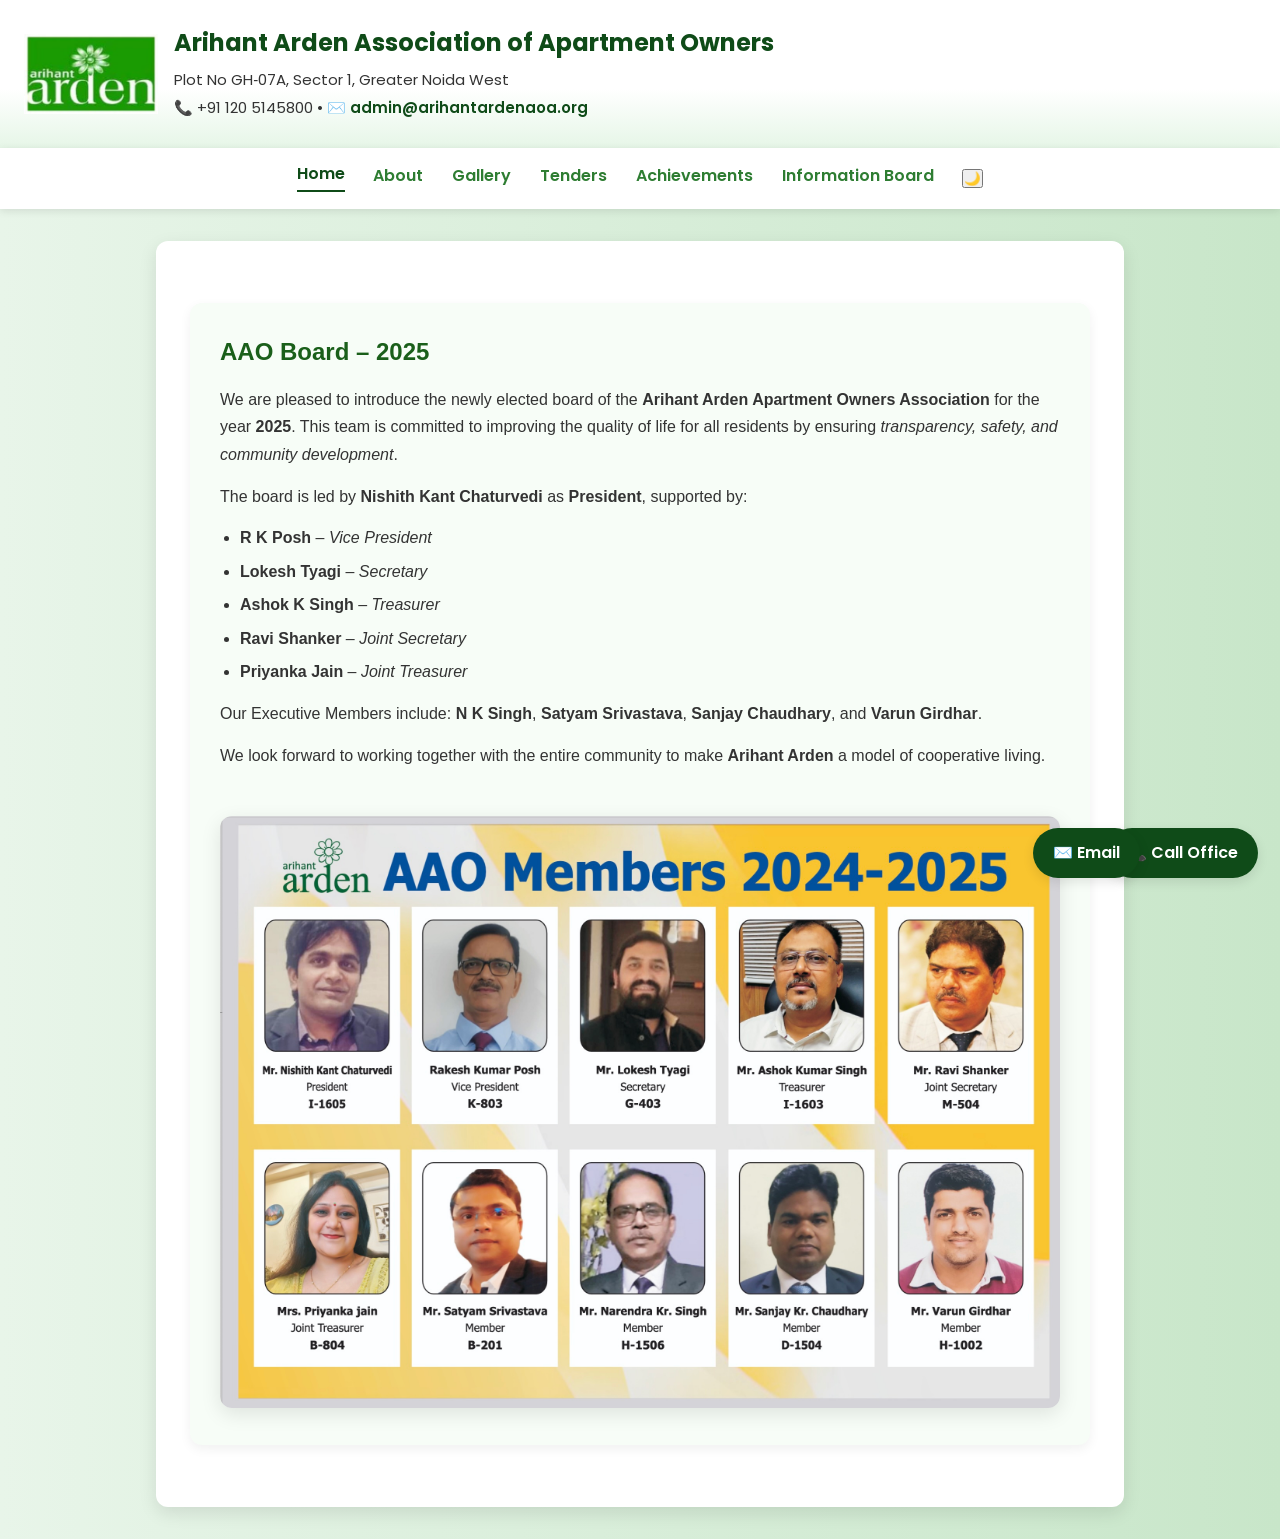
==== index.html @ 3eb2322c "Create index.html" ====
<!DOCTYPE html>
<html lang="en">

<head>
    <meta charset="UTF-8" />
    <meta name="viewport" content="width=device-width,initial-scale=1" />
    <title>Arihant Arden AAO</title>
    <meta name="description" content="Arihant Arden AAO – Association of Apartment Owners, Greater Noida West" />
    <link href="https://fonts.googleapis.com/css2?family=Poppins:wght@300;500;700&display=swap" rel="stylesheet">
    <link rel="stylesheet" href="styles.css">

    <style>
        :root {
            --primary: #2e7d32;
            --bg: linear-gradient(to right, #e8f5e9, #c8e6c9);
            --accent: #43a047;
            --white: #fff;
            --shadow: rgba(0, 0, 0, 0.1);
        }

        * {
            box-sizing: border-box;
            margin: 0;
            padding: 0;
        }

        body {
            font: 16px/1.6 'Poppins', sans-serif;
            background: var(--bg);
            color: #333;
        }

        header {
            background: var(--accent);
            color: var(--white);
            box-shadow: 0 4px 15px var(--shadow);
            display: flex;
            align-items: center;
            padding: 1.5rem;
            flex-wrap: wrap;
        }

        header img {
            height: 80px;
            margin-right: 1rem;
        }

        header .info a {
            color: var(--white);
            text-decoration: underline;
        }

        nav {
            background: var(--white);
            box-shadow: 0 2px 8px var(--shadow);
            display: flex;
            justify-content: center;
            gap: 1rem;
            padding: .8rem;
        }

        nav a {
            color: var(--primary);
            font-weight: 500;
            text-decoration: none;
            transition: 0.3s;
        }

        nav a:hover {
            color: black;
            transform: translateY(-2px);
        }

        main {
            max-width: 1000px;
            margin: 2rem auto;
            padding: 0 1rem;
        }

        .hero {
            width: 100%;
            border-radius: 12px;
            box-shadow: 0 6px 20px var(--shadow);
            transition: .3s ease;
            margin-top: 2rem;
        }

        .hero:hover {
            transform: scale(1.02);
        }

        .container {
            background: var(--white);
            border-radius: 12px;
            box-shadow: 0 6px 18px var(--shadow);
            margin-bottom: 2rem;
            padding: 2rem;
        }


        @media (max-width: 768px) {
            header {
                justify-content: center;
                text-align: center;
            }

            nav {
                flex-direction: column;
            }
        }
    </style>
<!-- INJECTED_HEADER_STYLES -->
<style>

/* --- Injected header/nav/styles --- */
:root {
  --primary: #2e7d32;
  --accent: #0f4b18;
  --pastel-green: #e6f6e7;
  --shadow: rgba(0, 0, 0, 0.1);
  --white: #fff;
}
/* Dual-tone header */
header {
  background: linear-gradient(to bottom, #ffffff 60%, var(--pastel-green) 100%);
  color: #0f4b18;
  box-shadow: 0 4px 15px var(--shadow);
  display: flex;
  align-items: center;
  padding: 1.5rem;
  flex-wrap: wrap;
}
header img { height: 80px; margin-right: 1rem; }
header .info h1 { font-size: 24px; font-weight: 700; margin-bottom: 6px; color: #0f4b18; }
header .info p { font-size: 15px; margin-bottom: 4px; color: #333; }
header .info a { color: #0f4b18; font-weight: 600; text-decoration: none; }
header .info a:hover { text-decoration: underline; }

nav {
  background: var(--white);
  box-shadow: 0 2px 8px var(--shadow);
  display: flex;
  justify-content: center;
  gap: 1.8rem;
  padding: 0.9rem;
  position: sticky;
  top: 0;
  z-index: 10;
  align-items: center;
}
nav .nav-logo-mobile img { height: 48px; }
.nav-logo-mobile { display: none; }
nav .nav-links { display:flex; gap:1.8rem; align-items:center; }
nav a { color: var(--primary); font-weight:600; font-size:16px; text-decoration:none; padding-bottom:4px; transition:0.3s ease; border-bottom:2px solid transparent; position: relative; }
nav a::after { content:""; position: absolute; width:0; height:2px; left:0; bottom:-2px; background: var(--accent); transition: 0.35s; }
nav a:hover::after, nav a.active::after { width:100%; }
nav a:hover, nav a.active { color: var(--accent); transform: translateY(-2px); }

/* Mobile nav */
.hamburger { font-size:28px; background:none; border:none; cursor:pointer; display:none; }
.nav-open .nav-links { display:flex !important; flex-direction:column; width:100%; background:var(--white); padding:1rem; box-shadow:0 4px 12px var(--shadow); }
@media (max-width:820px){
  .hamburger { display:block; }
  .nav-logo-mobile { display:flex; align-items:center; justify-content:space-between; width:100%; }
  nav .nav-links { display:none; }
  nav .nav-links a { padding:10px 0; border-bottom:1px solid #cbe5cb; }
}

/* Floating contact */
.floating-contact { position: fixed; bottom: 22px; right: 22px; background: var(--accent); padding: 12px 20px; border-radius: 50px; box-shadow: 0 4px 12px var(--shadow); color: white; font-weight: 600; z-index: 99; text-decoration: none; transition: 0.3s; }
.floating-contact:hover { background: #0b3e13; transform: scale(1.05); }

/* Dark mode */
.dark-mode { background:#111 !important; color:#eaeaea !important; }
.dark-mode header { background:#1a1a1a !important; color:#fff !important; }
.dark-mode nav { background:#222 !important; }
.dark-mode nav a { color:#eaeaea !important; }
.dark-mode .container, .dark-mode .aao-board-section { background:#1a1a1a !important; color:#eaeaea !important; }

</style>
</head>

<body>
    
<header>
  <img src="untitled.png" alt="Arihant Arden Logo"/>
  <div class="info">
    <h1>Arihant Arden Association of Apartment Owners</h1>
    <p>Plot No GH‑07A, Sector 1, Greater Noida West</p>
    <p>📞 +91 120 5145800 • ✉️ <a href="mailto:admin@arihantardenaoa.org">admin@arihantardenaoa.org</a></p>
  </div>
</header>


    
<nav>
  <div class="nav-logo-mobile">
    <img src="untitled.png" alt="Logo"/>
    <button class="hamburger" onclick="toggleMenu()">☰</button>
  </div>

  <div class="nav-links">
    <a href="default.html" class="active">Home</a>
    <a href="html_about.html">About</a>
    <a href="html_gallery.html">Gallery</a>
    <a href="tender.html">Tenders</a>
    <a href="achievements.html">Achievements</a>
    <a href="info-sharing.html">Information Board</a>
  </div>

  <button class="dark-toggle" onclick="toggleDarkMode()">🌙</button>
</nav>


    <main>
        <div class="container">
            <!-- AAO Board Section Start -->
            <style>
                .aao-board-section {
                    background: #f7fdf7;
                    padding: 30px;
                    border-radius: 12px;
                    margin: 30px auto;
                    box-shadow: 0 4px 12px rgba(0, 0, 0, 0.06);
                    max-width: 900px;
                    font-family: 'Segoe UI', sans-serif;
                    color: #333;
                }

                .aao-board-section h2 {
                    font-size: 24px;
                    margin-bottom: 15px;
                    color: #1a5f1a;
                }

                .aao-board-section p {
                    line-height: 1.7;
                    margin-bottom: 15px;
                    font-size: 16px;
                }

                .aao-board-section ul {
                    list-style-type: disc;
                    margin-left: 20px;
                    margin-bottom: 15px;
                }

                .aao-board-section ul li {
                    margin-bottom: 8px;
                    font-size: 16px;
                }

                .aao-board-image {
                    margin-top: 25px;
                    border-radius: 10px;
                    width: 100%;
                    max-width: 100%;
                    box-shadow: 0 2px 8px rgba(0, 0, 0, 0.08);
                }
            </style>

            <div class="aao-board-section">
                <h2><strong>AAO Board – 2025</strong></h2>

                <p>
                    We are pleased to introduce the newly elected board of the
                    <strong>Arihant Arden Apartment Owners Association</strong> for the year <strong>2025</strong>.
                    This team is committed to improving the quality of life for all residents by ensuring
                    <em>transparency, safety, and community development</em>.
                </p>

                <p>
                    The board is led by <strong>Nishith Kant Chaturvedi</strong> as <strong>President</strong>,
                    supported by:
                </p>

                <ul>
                    <li><strong>R K Posh</strong> – <em>Vice President</em></li>
                    <li><strong>Lokesh Tyagi</strong> – <em>Secretary</em></li>
                    <li><strong>Ashok K Singh</strong> – <em>Treasurer</em></li>
                    <li><strong>Ravi Shanker</strong> – <em>Joint Secretary</em></li>
                    <li><strong>Priyanka Jain</strong> – <em>Joint Treasurer</em></li>
                </ul>

                <p>
                    Our Executive Members include:
                    <strong>N K Singh</strong>,
                    <strong>Satyam Srivastava</strong>,
                    <strong>Sanjay Chaudhary</strong>, and
                    <strong>Varun Girdhar</strong>.
                </p>

                <p>
                    We look forward to working together with the entire community to make
                    <strong>Arihant Arden</strong> a model of cooperative living.
                </p>

                <img src="team_2025_nishith.jpg" alt="AAO Team 2025" class="hero" id="team-image" />
            </div>
            <!-- AAO Board Section End -->

        </div>
    </main>

<!-- INJECTED_HEADER_SCRIPTS -->
<script>

/* Mobile nav and dark mode scripts */
function toggleMenu(){ document.querySelector('nav').classList.toggle('nav-open'); }
function toggleDarkMode(){
  document.body.classList.toggle('dark-mode');
  localStorage.setItem("mode", document.body.classList.contains("dark-mode") ? "dark" : "light");
}
window.addEventListener('DOMContentLoaded', function(){
  if(localStorage.getItem("mode")==='dark'){ document.body.classList.add('dark-mode'); }
  // add floating contact buttons if not present
  if(!document.querySelector('.floating-contact')){
    var a=document.createElement('a'); a.className='floating-contact'; a.href='tel:+911205145800'; a.innerText='📞 Call Office';
    document.body.appendChild(a);
    // add email small button
    var b=document.createElement('a'); b.className='floating-contact'; b.style.right='140px'; b.href='mailto:admin@arihantardenaoa.org'; b.innerText='✉️ Email';
    document.body.appendChild(b);
  }
  // Auto-detect preferred color scheme if user has no saved preference
  if(!localStorage.getItem("mode")){
    if(window.matchMedia && window.matchMedia('(prefers-color-scheme: dark)').matches){
      document.body.classList.add('dark-mode');
    }
  }
});

</script>
</body>

</html>
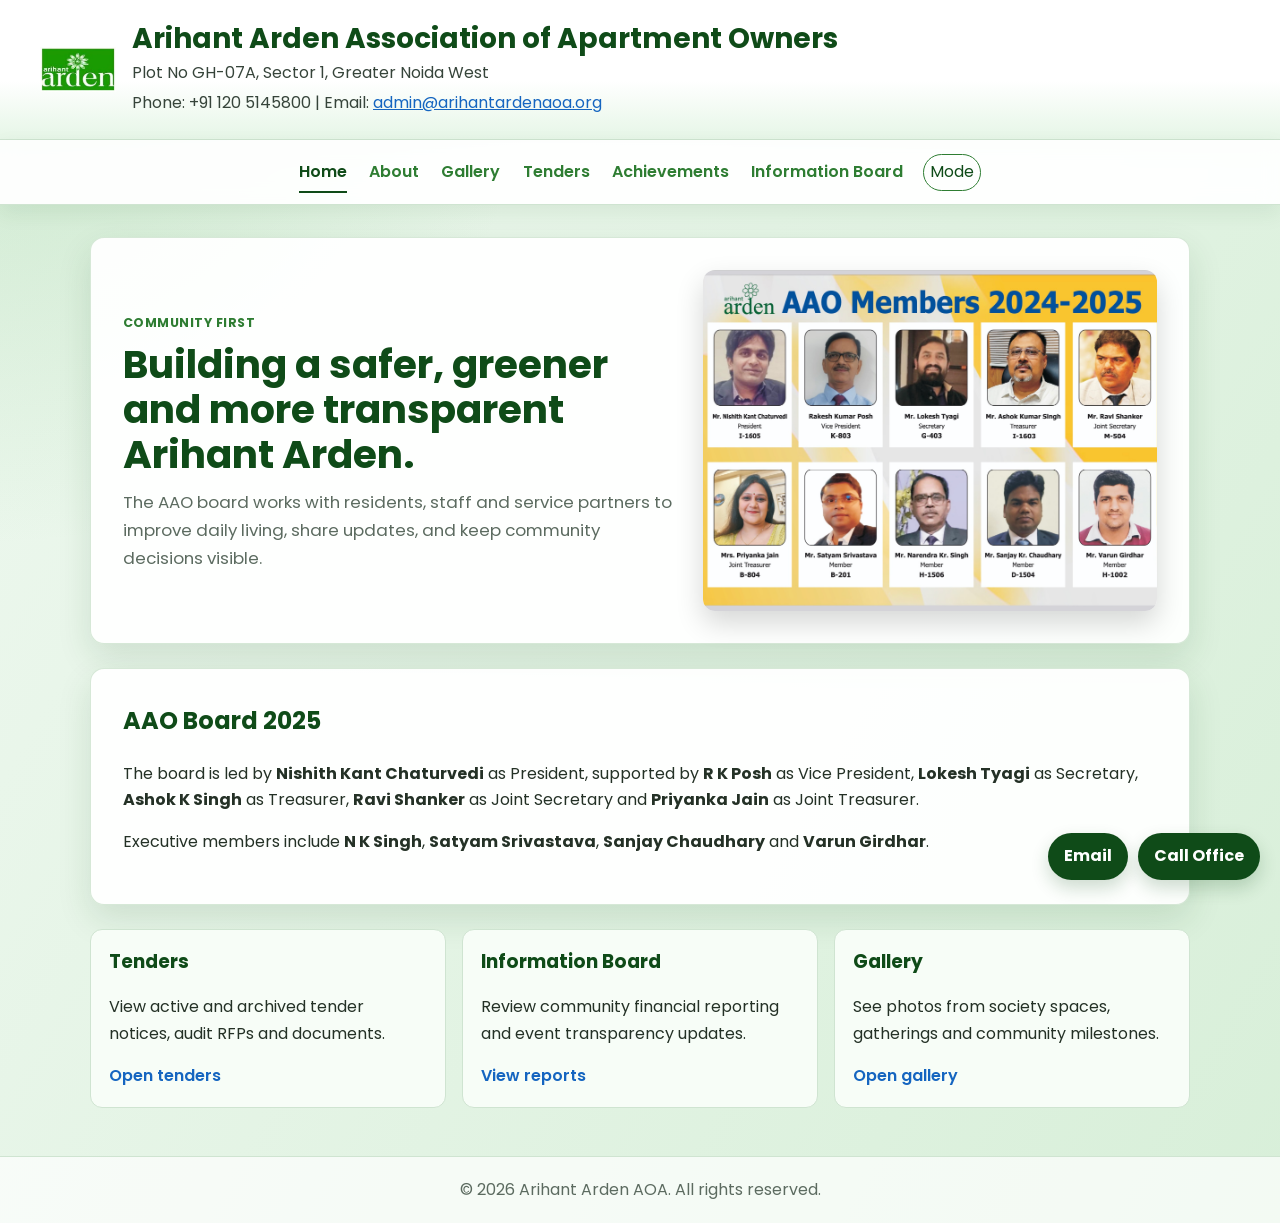
==== commit 5790d835: "Refactor static HTML site" ====
--- a/index.html
+++ b/index.html
@@ -1,335 +1,82 @@
 <!DOCTYPE html>
 <html lang="en">
+<head>
+  <meta charset="UTF-8" />
+  <meta name="viewport" content="width=device-width, initial-scale=1" />
+  <meta name="description" content="Arihant Arden Association of Apartment Owners, Greater Noida West." />
+  <title>Arihant Arden AAO</title>
+  <link rel="preconnect" href="https://fonts.googleapis.com" />
+  <link rel="preconnect" href="https://fonts.gstatic.com" crossorigin />
+  <link href="https://fonts.googleapis.com/css2?family=Poppins:wght@300;500;600;700&display=swap" rel="stylesheet" />
+  <link rel="stylesheet" href="styles.css" />
+</head>
+<body data-page="home">
+  <header class="site-header">
+    <img src="untitled.png" alt="Arihant Arden AAO logo" width="76" height="76" />
+    <div>
+      <h1 class="site-title">Arihant Arden Association of Apartment Owners</h1>
+      <p>Plot No GH-07A, Sector 1, Greater Noida West</p>
+      <p>Phone: +91 120 5145800 | Email: <a href="mailto:admin@arihantardenaoa.org">admin@arihantardenaoa.org</a></p>
+    </div>
+  </header>
 
-<head>
-    <meta charset="UTF-8" />
-    <meta name="viewport" content="width=device-width,initial-scale=1" />
-    <title>Arihant Arden AAO</title>
-    <meta name="description" content="Arihant Arden AAO – Association of Apartment Owners, Greater Noida West" />
-    <link href="https://fonts.googleapis.com/css2?family=Poppins:wght@300;500;700&display=swap" rel="stylesheet">
-    <link rel="stylesheet" href="styles.css">
+  <nav class="site-nav" aria-label="Primary navigation">
+    <div class="mobile-nav-head">
+      <img src="untitled.png" alt="" width="42" height="42" />
+      <button class="icon-button hamburger" type="button" aria-label="Toggle menu" aria-expanded="false">Menu</button>
+    </div>
+    <div class="nav-links">
+      <a href="index.html" data-nav="home">Home</a>
+      <a href="html_about.html" data-nav="about">About</a>
+      <a href="html_gallery.html" data-nav="gallery">Gallery</a>
+      <a href="tender.html" data-nav="tenders">Tenders</a>
+      <a href="achievements.html" data-nav="achievements">Achievements</a>
+      <a href="info-sharing.html" data-nav="info">Information Board</a>
+    </div>
+    <button class="icon-button dark-toggle" type="button" aria-label="Toggle dark mode">Mode</button>
+  </nav>
 
-    <style>
-        :root {
-            --primary: #2e7d32;
-            --bg: linear-gradient(to right, #e8f5e9, #c8e6c9);
-            --accent: #43a047;
-            --white: #fff;
-            --shadow: rgba(0, 0, 0, 0.1);
-        }
+  <main class="page">
+    <section class="panel hero hero-grid">
+      <div>
+        <span class="eyebrow">Community first</span>
+        <h2>Building a safer, greener and more transparent Arihant Arden.</h2>
+        <p class="lead">The AAO board works with residents, staff and service partners to improve daily living, share updates, and keep community decisions visible.</p>
+      </div>
+      <img class="hero-image" src="team_2025_nishith.jpg" alt="Arihant Arden AAO Board 2025" loading="eager" />
+    </section>
 
-        * {
-            box-sizing: border-box;
-            margin: 0;
-            padding: 0;
-        }
+    <section class="panel content-section">
+      <h2>AAO Board 2025</h2>
+      <p>The board is led by <strong>Nishith Kant Chaturvedi</strong> as President, supported by <strong>R K Posh</strong> as Vice President, <strong>Lokesh Tyagi</strong> as Secretary, <strong>Ashok K Singh</strong> as Treasurer, <strong>Ravi Shanker</strong> as Joint Secretary and <strong>Priyanka Jain</strong> as Joint Treasurer.</p>
+      <p>Executive members include <strong>N K Singh</strong>, <strong>Satyam Srivastava</strong>, <strong>Sanjay Chaudhary</strong> and <strong>Varun Girdhar</strong>.</p>
+    </section>
 
-        body {
-            font: 16px/1.6 'Poppins', sans-serif;
-            background: var(--bg);
-            color: #333;
-        }
+    <section class="card-grid" aria-label="Quick links">
+      <article class="card">
+        <h3>Tenders</h3>
+        <p>View active and archived tender notices, audit RFPs and documents.</p>
+        <a class="doc-link" href="tender.html">Open tenders</a>
+      </article>
+      <article class="card">
+        <h3>Information Board</h3>
+        <p>Review community financial reporting and event transparency updates.</p>
+        <a class="doc-link" href="info-sharing.html">View reports</a>
+      </article>
+      <article class="card">
+        <h3>Gallery</h3>
+        <p>See photos from society spaces, gatherings and community milestones.</p>
+        <a class="doc-link" href="html_gallery.html">Open gallery</a>
+      </article>
+    </section>
+  </main>
 
-        header {
-            background: var(--accent);
-            color: var(--white);
-            box-shadow: 0 4px 15px var(--shadow);
-            display: flex;
-            align-items: center;
-            padding: 1.5rem;
-            flex-wrap: wrap;
-        }
-
-        header img {
-            height: 80px;
-            margin-right: 1rem;
-        }
-
-        header .info a {
-            color: var(--white);
-            text-decoration: underline;
-        }
-
-        nav {
-            background: var(--white);
-            box-shadow: 0 2px 8px var(--shadow);
-            display: flex;
-            justify-content: center;
-            gap: 1rem;
-            padding: .8rem;
-        }
-
-        nav a {
-            color: var(--primary);
-            font-weight: 500;
-            text-decoration: none;
-            transition: 0.3s;
-        }
-
-        nav a:hover {
-            color: black;
-            transform: translateY(-2px);
-        }
-
-        main {
-            max-width: 1000px;
-            margin: 2rem auto;
-            padding: 0 1rem;
-        }
-
-        .hero {
-            width: 100%;
-            border-radius: 12px;
-            box-shadow: 0 6px 20px var(--shadow);
-            transition: .3s ease;
-            margin-top: 2rem;
-        }
-
-        .hero:hover {
-            transform: scale(1.02);
-        }
-
-        .container {
-            background: var(--white);
-            border-radius: 12px;
-            box-shadow: 0 6px 18px var(--shadow);
-            margin-bottom: 2rem;
-            padding: 2rem;
-        }
-
-
-        @media (max-width: 768px) {
-            header {
-                justify-content: center;
-                text-align: center;
-            }
-
-            nav {
-                flex-direction: column;
-            }
-        }
-    </style>
-<!-- INJECTED_HEADER_STYLES -->
-<style>
-
-/* --- Injected header/nav/styles --- */
-:root {
-  --primary: #2e7d32;
-  --accent: #0f4b18;
-  --pastel-green: #e6f6e7;
-  --shadow: rgba(0, 0, 0, 0.1);
-  --white: #fff;
-}
-/* Dual-tone header */
-header {
-  background: linear-gradient(to bottom, #ffffff 60%, var(--pastel-green) 100%);
-  color: #0f4b18;
-  box-shadow: 0 4px 15px var(--shadow);
-  display: flex;
-  align-items: center;
-  padding: 1.5rem;
-  flex-wrap: wrap;
-}
-header img { height: 80px; margin-right: 1rem; }
-header .info h1 { font-size: 24px; font-weight: 700; margin-bottom: 6px; color: #0f4b18; }
-header .info p { font-size: 15px; margin-bottom: 4px; color: #333; }
-header .info a { color: #0f4b18; font-weight: 600; text-decoration: none; }
-header .info a:hover { text-decoration: underline; }
-
-nav {
-  background: var(--white);
-  box-shadow: 0 2px 8px var(--shadow);
-  display: flex;
-  justify-content: center;
-  gap: 1.8rem;
-  padding: 0.9rem;
-  position: sticky;
-  top: 0;
-  z-index: 10;
-  align-items: center;
-}
-nav .nav-logo-mobile img { height: 48px; }
-.nav-logo-mobile { display: none; }
-nav .nav-links { display:flex; gap:1.8rem; align-items:center; }
-nav a { color: var(--primary); font-weight:600; font-size:16px; text-decoration:none; padding-bottom:4px; transition:0.3s ease; border-bottom:2px solid transparent; position: relative; }
-nav a::after { content:""; position: absolute; width:0; height:2px; left:0; bottom:-2px; background: var(--accent); transition: 0.35s; }
-nav a:hover::after, nav a.active::after { width:100%; }
-nav a:hover, nav a.active { color: var(--accent); transform: translateY(-2px); }
-
-/* Mobile nav */
-.hamburger { font-size:28px; background:none; border:none; cursor:pointer; display:none; }
-.nav-open .nav-links { display:flex !important; flex-direction:column; width:100%; background:var(--white); padding:1rem; box-shadow:0 4px 12px var(--shadow); }
-@media (max-width:820px){
-  .hamburger { display:block; }
-  .nav-logo-mobile { display:flex; align-items:center; justify-content:space-between; width:100%; }
-  nav .nav-links { display:none; }
-  nav .nav-links a { padding:10px 0; border-bottom:1px solid #cbe5cb; }
-}
-
-/* Floating contact */
-.floating-contact { position: fixed; bottom: 22px; right: 22px; background: var(--accent); padding: 12px 20px; border-radius: 50px; box-shadow: 0 4px 12px var(--shadow); color: white; font-weight: 600; z-index: 99; text-decoration: none; transition: 0.3s; }
-.floating-contact:hover { background: #0b3e13; transform: scale(1.05); }
-
-/* Dark mode */
-.dark-mode { background:#111 !important; color:#eaeaea !important; }
-.dark-mode header { background:#1a1a1a !important; color:#fff !important; }
-.dark-mode nav { background:#222 !important; }
-.dark-mode nav a { color:#eaeaea !important; }
-.dark-mode .container, .dark-mode .aao-board-section { background:#1a1a1a !important; color:#eaeaea !important; }
-
-</style>
-</head>
-
-<body>
-    
-<header>
-  <img src="untitled.png" alt="Arihant Arden Logo"/>
-  <div class="info">
-    <h1>Arihant Arden Association of Apartment Owners</h1>
-    <p>Plot No GH‑07A, Sector 1, Greater Noida West</p>
-    <p>📞 +91 120 5145800 • ✉️ <a href="mailto:admin@arihantardenaoa.org">admin@arihantardenaoa.org</a></p>
-  </div>
-</header>
-
-
-    
-<nav>
-  <div class="nav-logo-mobile">
-    <img src="untitled.png" alt="Logo"/>
-    <button class="hamburger" onclick="toggleMenu()">☰</button>
+  <div class="floating-contact" aria-label="Contact actions">
+    <a href="mailto:admin@arihantardenaoa.org">Email</a>
+    <a href="tel:+911205145800">Call Office</a>
   </div>
 
-  <div class="nav-links">
-    <a href="default.html" class="active">Home</a>
-    <a href="html_about.html">About</a>
-    <a href="html_gallery.html">Gallery</a>
-    <a href="tender.html">Tenders</a>
-    <a href="achievements.html">Achievements</a>
-    <a href="info-sharing.html">Information Board</a>
-  </div>
-
-  <button class="dark-toggle" onclick="toggleDarkMode()">🌙</button>
-</nav>
-
-
-    <main>
-        <div class="container">
-            <!-- AAO Board Section Start -->
-            <style>
-                .aao-board-section {
-                    background: #f7fdf7;
-                    padding: 30px;
-                    border-radius: 12px;
-                    margin: 30px auto;
-                    box-shadow: 0 4px 12px rgba(0, 0, 0, 0.06);
-                    max-width: 900px;
-                    font-family: 'Segoe UI', sans-serif;
-                    color: #333;
-                }
-
-                .aao-board-section h2 {
-                    font-size: 24px;
-                    margin-bottom: 15px;
-                    color: #1a5f1a;
-                }
-
-                .aao-board-section p {
-                    line-height: 1.7;
-                    margin-bottom: 15px;
-                    font-size: 16px;
-                }
-
-                .aao-board-section ul {
-                    list-style-type: disc;
-                    margin-left: 20px;
-                    margin-bottom: 15px;
-                }
-
-                .aao-board-section ul li {
-                    margin-bottom: 8px;
-                    font-size: 16px;
-                }
-
-                .aao-board-image {
-                    margin-top: 25px;
-                    border-radius: 10px;
-                    width: 100%;
-                    max-width: 100%;
-                    box-shadow: 0 2px 8px rgba(0, 0, 0, 0.08);
-                }
-            </style>
-
-            <div class="aao-board-section">
-                <h2><strong>AAO Board – 2025</strong></h2>
-
-                <p>
-                    We are pleased to introduce the newly elected board of the
-                    <strong>Arihant Arden Apartment Owners Association</strong> for the year <strong>2025</strong>.
-                    This team is committed to improving the quality of life for all residents by ensuring
-                    <em>transparency, safety, and community development</em>.
-                </p>
-
-                <p>
-                    The board is led by <strong>Nishith Kant Chaturvedi</strong> as <strong>President</strong>,
-                    supported by:
-                </p>
-
-                <ul>
-                    <li><strong>R K Posh</strong> – <em>Vice President</em></li>
-                    <li><strong>Lokesh Tyagi</strong> – <em>Secretary</em></li>
-                    <li><strong>Ashok K Singh</strong> – <em>Treasurer</em></li>
-                    <li><strong>Ravi Shanker</strong> – <em>Joint Secretary</em></li>
-                    <li><strong>Priyanka Jain</strong> – <em>Joint Treasurer</em></li>
-                </ul>
-
-                <p>
-                    Our Executive Members include:
-                    <strong>N K Singh</strong>,
-                    <strong>Satyam Srivastava</strong>,
-                    <strong>Sanjay Chaudhary</strong>, and
-                    <strong>Varun Girdhar</strong>.
-                </p>
-
-                <p>
-                    We look forward to working together with the entire community to make
-                    <strong>Arihant Arden</strong> a model of cooperative living.
-                </p>
-
-                <img src="team_2025_nishith.jpg" alt="AAO Team 2025" class="hero" id="team-image" />
-            </div>
-            <!-- AAO Board Section End -->
-
-        </div>
-    </main>
-
-<!-- INJECTED_HEADER_SCRIPTS -->
-<script>
-
-/* Mobile nav and dark mode scripts */
-function toggleMenu(){ document.querySelector('nav').classList.toggle('nav-open'); }
-function toggleDarkMode(){
-  document.body.classList.toggle('dark-mode');
-  localStorage.setItem("mode", document.body.classList.contains("dark-mode") ? "dark" : "light");
-}
-window.addEventListener('DOMContentLoaded', function(){
-  if(localStorage.getItem("mode")==='dark'){ document.body.classList.add('dark-mode'); }
-  // add floating contact buttons if not present
-  if(!document.querySelector('.floating-contact')){
-    var a=document.createElement('a'); a.className='floating-contact'; a.href='tel:+911205145800'; a.innerText='📞 Call Office';
-    document.body.appendChild(a);
-    // add email small button
-    var b=document.createElement('a'); b.className='floating-contact'; b.style.right='140px'; b.href='mailto:admin@arihantardenaoa.org'; b.innerText='✉️ Email';
-    document.body.appendChild(b);
-  }
-  // Auto-detect preferred color scheme if user has no saved preference
-  if(!localStorage.getItem("mode")){
-    if(window.matchMedia && window.matchMedia('(prefers-color-scheme: dark)').matches){
-      document.body.classList.add('dark-mode');
-    }
-  }
-});
-
-</script>
+  <footer class="site-footer">&copy; 2026 Arihant Arden AOA. All rights reserved.</footer>
+  <script src="site.js"></script>
 </body>
-
 </html>
--- a/styles.css
+++ b/styles.css
@@ -0,0 +1,496 @@
+:root {
+  color-scheme: light;
+  --primary: #2e7d32;
+  --primary-dark: #0f4b18;
+  --primary-soft: #e6f6e7;
+  --bg: #eef8ef;
+  --surface: #ffffff;
+  --surface-soft: #f7fdf7;
+  --text: #243126;
+  --muted: #5c6b60;
+  --border: #cfe4d1;
+  --shadow: 0 14px 34px rgba(15, 75, 24, 0.12);
+  --link: #1565c0;
+  --danger: #c62828;
+  --warning-bg: #fff8e1;
+  --warning-border: #ffb300;
+}
+
+*,
+*::before,
+*::after {
+  box-sizing: border-box;
+}
+
+body {
+  margin: 0;
+  min-height: 100vh;
+  background:
+    radial-gradient(circle at top left, rgba(129, 199, 132, 0.35), transparent 34rem),
+    linear-gradient(120deg, #eef8ef 0%, #d8efd9 100%);
+  color: var(--text);
+  font: 16px/1.65 "Poppins", system-ui, -apple-system, BlinkMacSystemFont, "Segoe UI", sans-serif;
+}
+
+body.dark-mode {
+  color-scheme: dark;
+  --bg: #101510;
+  --surface: #182018;
+  --surface-soft: #202b21;
+  --text: #eef6ef;
+  --muted: #b9c9bc;
+  --border: #324534;
+  --shadow: 0 14px 34px rgba(0, 0, 0, 0.38);
+  --link: #8ab4f8;
+  --warning-bg: #2a2515;
+}
+
+a {
+  color: var(--link);
+}
+
+img {
+  max-width: 100%;
+}
+
+.site-header {
+  display: flex;
+  align-items: center;
+  gap: 1rem;
+  padding: 1.4rem clamp(1rem, 4vw, 2.5rem);
+  background: linear-gradient(to bottom, #fff 58%, var(--primary-soft));
+  border-bottom: 1px solid var(--border);
+  box-shadow: 0 4px 18px rgba(15, 75, 24, 0.08);
+}
+
+.site-header img {
+  width: 76px;
+  height: 76px;
+  object-fit: contain;
+  flex: 0 0 auto;
+}
+
+.site-title {
+  margin: 0;
+  color: var(--primary-dark);
+  font-size: clamp(1.25rem, 3vw, 1.75rem);
+  line-height: 1.2;
+}
+
+.site-header p {
+  margin: 0.25rem 0 0;
+  color: #36443a;
+}
+
+body.dark-mode .site-header {
+  background: #172017;
+}
+
+body.dark-mode .site-title,
+body.dark-mode .site-header p {
+  color: var(--text);
+}
+
+.site-nav {
+  position: sticky;
+  top: 0;
+  z-index: 20;
+  display: flex;
+  align-items: center;
+  justify-content: center;
+  gap: 1.25rem;
+  padding: 0.85rem 1rem;
+  background: rgba(255, 255, 255, 0.94);
+  border-bottom: 1px solid var(--border);
+  box-shadow: 0 8px 20px rgba(15, 75, 24, 0.08);
+  backdrop-filter: blur(10px);
+}
+
+body.dark-mode .site-nav {
+  background: rgba(24, 32, 24, 0.96);
+}
+
+.mobile-nav-head {
+  display: none;
+  width: 100%;
+  align-items: center;
+  justify-content: space-between;
+}
+
+.mobile-nav-head img {
+  width: 42px;
+  height: 42px;
+}
+
+.nav-links {
+  display: flex;
+  align-items: center;
+  justify-content: center;
+  flex-wrap: wrap;
+  gap: 1.4rem;
+}
+
+.nav-links a {
+  position: relative;
+  color: var(--primary);
+  font-weight: 600;
+  text-decoration: none;
+  padding: 0.2rem 0;
+}
+
+.nav-links a::after {
+  content: "";
+  position: absolute;
+  left: 0;
+  right: auto;
+  bottom: -0.25rem;
+  width: 0;
+  height: 2px;
+  background: var(--primary-dark);
+  transition: width 160ms ease;
+}
+
+.nav-links a:hover::after,
+.nav-links a.active::after {
+  width: 100%;
+}
+
+.nav-links a.active {
+  color: var(--primary-dark);
+}
+
+body.dark-mode .nav-links a,
+body.dark-mode .nav-links a.active {
+  color: #b9efbd;
+}
+
+.icon-button {
+  border: 1px solid var(--primary);
+  background: transparent;
+  color: var(--primary-dark);
+  border-radius: 999px;
+  min-width: 2.3rem;
+  min-height: 2.3rem;
+  font: inherit;
+  cursor: pointer;
+}
+
+.hamburger {
+  display: none;
+  border-radius: 8px;
+  font-size: 1.35rem;
+}
+
+.page {
+  width: min(1100px, calc(100% - 2rem));
+  margin: 2rem auto;
+}
+
+.panel {
+  background: rgba(255, 255, 255, 0.94);
+  border: 1px solid rgba(207, 228, 209, 0.85);
+  border-radius: 14px;
+  box-shadow: var(--shadow);
+  padding: clamp(1.2rem, 3vw, 2rem);
+  margin-bottom: 1.5rem;
+}
+
+body.dark-mode .panel {
+  background: rgba(24, 32, 24, 0.94);
+}
+
+.hero-grid {
+  display: grid;
+  grid-template-columns: minmax(0, 1.1fr) minmax(280px, 0.9fr);
+  gap: 1.5rem;
+  align-items: center;
+}
+
+.hero h2,
+.page-title {
+  margin: 0 0 0.75rem;
+  color: var(--primary-dark);
+  font-size: clamp(1.7rem, 4vw, 2.45rem);
+  line-height: 1.15;
+}
+
+body.dark-mode .hero h2,
+body.dark-mode .page-title {
+  color: #b9efbd;
+}
+
+.eyebrow {
+  display: inline-block;
+  margin-bottom: 0.55rem;
+  color: var(--primary);
+  font-weight: 700;
+  text-transform: uppercase;
+  letter-spacing: 0.04em;
+  font-size: 0.78rem;
+}
+
+.lead {
+  margin: 0;
+  color: var(--muted);
+  font-size: 1.05rem;
+}
+
+.hero-image,
+.feature-image {
+  display: block;
+  width: 100%;
+  border-radius: 12px;
+  box-shadow: 0 12px 28px rgba(0, 0, 0, 0.16);
+  object-fit: cover;
+}
+
+.hero-image {
+  aspect-ratio: 4 / 3;
+}
+
+.feature-image {
+  max-height: 520px;
+}
+
+.card-grid {
+  display: grid;
+  grid-template-columns: repeat(auto-fit, minmax(230px, 1fr));
+  gap: 1rem;
+}
+
+.card {
+  background: var(--surface-soft);
+  border: 1px solid var(--border);
+  border-radius: 12px;
+  padding: 1.1rem;
+}
+
+.card h3 {
+  margin: 0 0 0.35rem;
+  color: var(--primary-dark);
+}
+
+body.dark-mode .card h3 {
+  color: #b9efbd;
+}
+
+.content-section h2,
+.tender h3 {
+  color: var(--primary-dark);
+  margin-top: 0;
+}
+
+body.dark-mode .content-section h2,
+body.dark-mode .tender h3 {
+  color: #b9efbd;
+}
+
+.content-section + .content-section,
+.tender + .tender {
+  border-top: 1px solid var(--border);
+  margin-top: 1.5rem;
+  padding-top: 1.5rem;
+}
+
+.meta {
+  color: var(--muted);
+  font-size: 0.92rem;
+}
+
+.doc-link {
+  display: inline-block;
+  font-weight: 600;
+  text-decoration: none;
+}
+
+.doc-link:hover {
+  text-decoration: underline;
+}
+
+.notice {
+  background: var(--warning-bg);
+  border-left: 6px solid var(--warning-border);
+  border-radius: 10px;
+  padding: 1rem 1.15rem;
+}
+
+.warning {
+  color: var(--danger);
+  font-weight: 600;
+}
+
+.gallery-grid {
+  display: grid;
+  grid-template-columns: repeat(auto-fit, minmax(230px, 1fr));
+  gap: 1rem;
+}
+
+.gallery-grid figure {
+  margin: 0;
+  background: var(--surface);
+  border: 1px solid var(--border);
+  border-radius: 12px;
+  overflow: hidden;
+  box-shadow: 0 8px 20px rgba(15, 75, 24, 0.08);
+}
+
+.gallery-grid img {
+  width: 100%;
+  height: 230px;
+  object-fit: cover;
+  display: block;
+}
+
+.gallery-grid figcaption {
+  padding: 0.75rem 0.9rem;
+  color: var(--muted);
+  font-size: 0.92rem;
+}
+
+.summary-grid {
+  display: grid;
+  grid-template-columns: repeat(auto-fit, minmax(210px, 1fr));
+  gap: 1rem;
+}
+
+.summary-card {
+  background: var(--surface-soft);
+  border-left: 6px solid var(--primary);
+  border-radius: 12px;
+  padding: 1rem;
+  text-align: center;
+}
+
+.summary-card strong {
+  display: block;
+  color: var(--primary-dark);
+  font-size: 1.45rem;
+}
+
+body.dark-mode .summary-card strong {
+  color: #b9efbd;
+}
+
+.chart-grid {
+  display: grid;
+  grid-template-columns: repeat(auto-fit, minmax(280px, 1fr));
+  gap: 1rem;
+}
+
+.chart-card {
+  min-height: 320px;
+  background: var(--surface-soft);
+  border: 1px solid var(--border);
+  border-radius: 12px;
+  padding: 0.75rem;
+}
+
+.button-link {
+  display: inline-flex;
+  align-items: center;
+  justify-content: center;
+  gap: 0.4rem;
+  min-height: 2.75rem;
+  padding: 0.7rem 1rem;
+  border-radius: 999px;
+  background: var(--primary-dark);
+  color: #fff;
+  text-decoration: none;
+  font-weight: 700;
+  border: 0;
+  cursor: pointer;
+}
+
+.site-footer {
+  margin-top: 3rem;
+  padding: 1.25rem;
+  text-align: center;
+  color: var(--muted);
+  background: rgba(255, 255, 255, 0.7);
+  border-top: 1px solid var(--border);
+}
+
+body.dark-mode .site-footer {
+  background: rgba(24, 32, 24, 0.86);
+}
+
+.floating-contact {
+  position: fixed;
+  right: 1.25rem;
+  bottom: 1.25rem;
+  display: flex;
+  gap: 0.6rem;
+  z-index: 40;
+}
+
+.floating-contact a {
+  display: inline-flex;
+  align-items: center;
+  justify-content: center;
+  min-height: 2.6rem;
+  padding: 0.65rem 1rem;
+  border-radius: 999px;
+  background: var(--primary-dark);
+  color: #fff;
+  font-weight: 700;
+  text-decoration: none;
+  box-shadow: 0 8px 18px rgba(15, 75, 24, 0.2);
+}
+
+@media (max-width: 820px) {
+  .site-header {
+    justify-content: center;
+    text-align: center;
+  }
+
+  .site-nav {
+    flex-wrap: wrap;
+    justify-content: space-between;
+  }
+
+  .mobile-nav-head {
+    display: flex;
+  }
+
+  .hamburger {
+    display: inline-flex;
+    align-items: center;
+    justify-content: center;
+  }
+
+  .nav-links {
+    display: none;
+    flex-direction: column;
+    width: 100%;
+    gap: 0.4rem;
+    padding: 0.5rem 0 0;
+  }
+
+  .site-nav.nav-open .nav-links {
+    display: flex;
+  }
+
+  .nav-links a {
+    display: block;
+    width: 100%;
+    padding: 0.75rem;
+    text-align: center;
+    border: 1px solid var(--border);
+    border-radius: 8px;
+  }
+
+  .nav-links a::after {
+    display: none;
+  }
+
+  .hero-grid {
+    grid-template-columns: 1fr;
+  }
+
+  .floating-contact {
+    position: static;
+    justify-content: center;
+    flex-wrap: wrap;
+    margin: 1rem;
+  }
+}
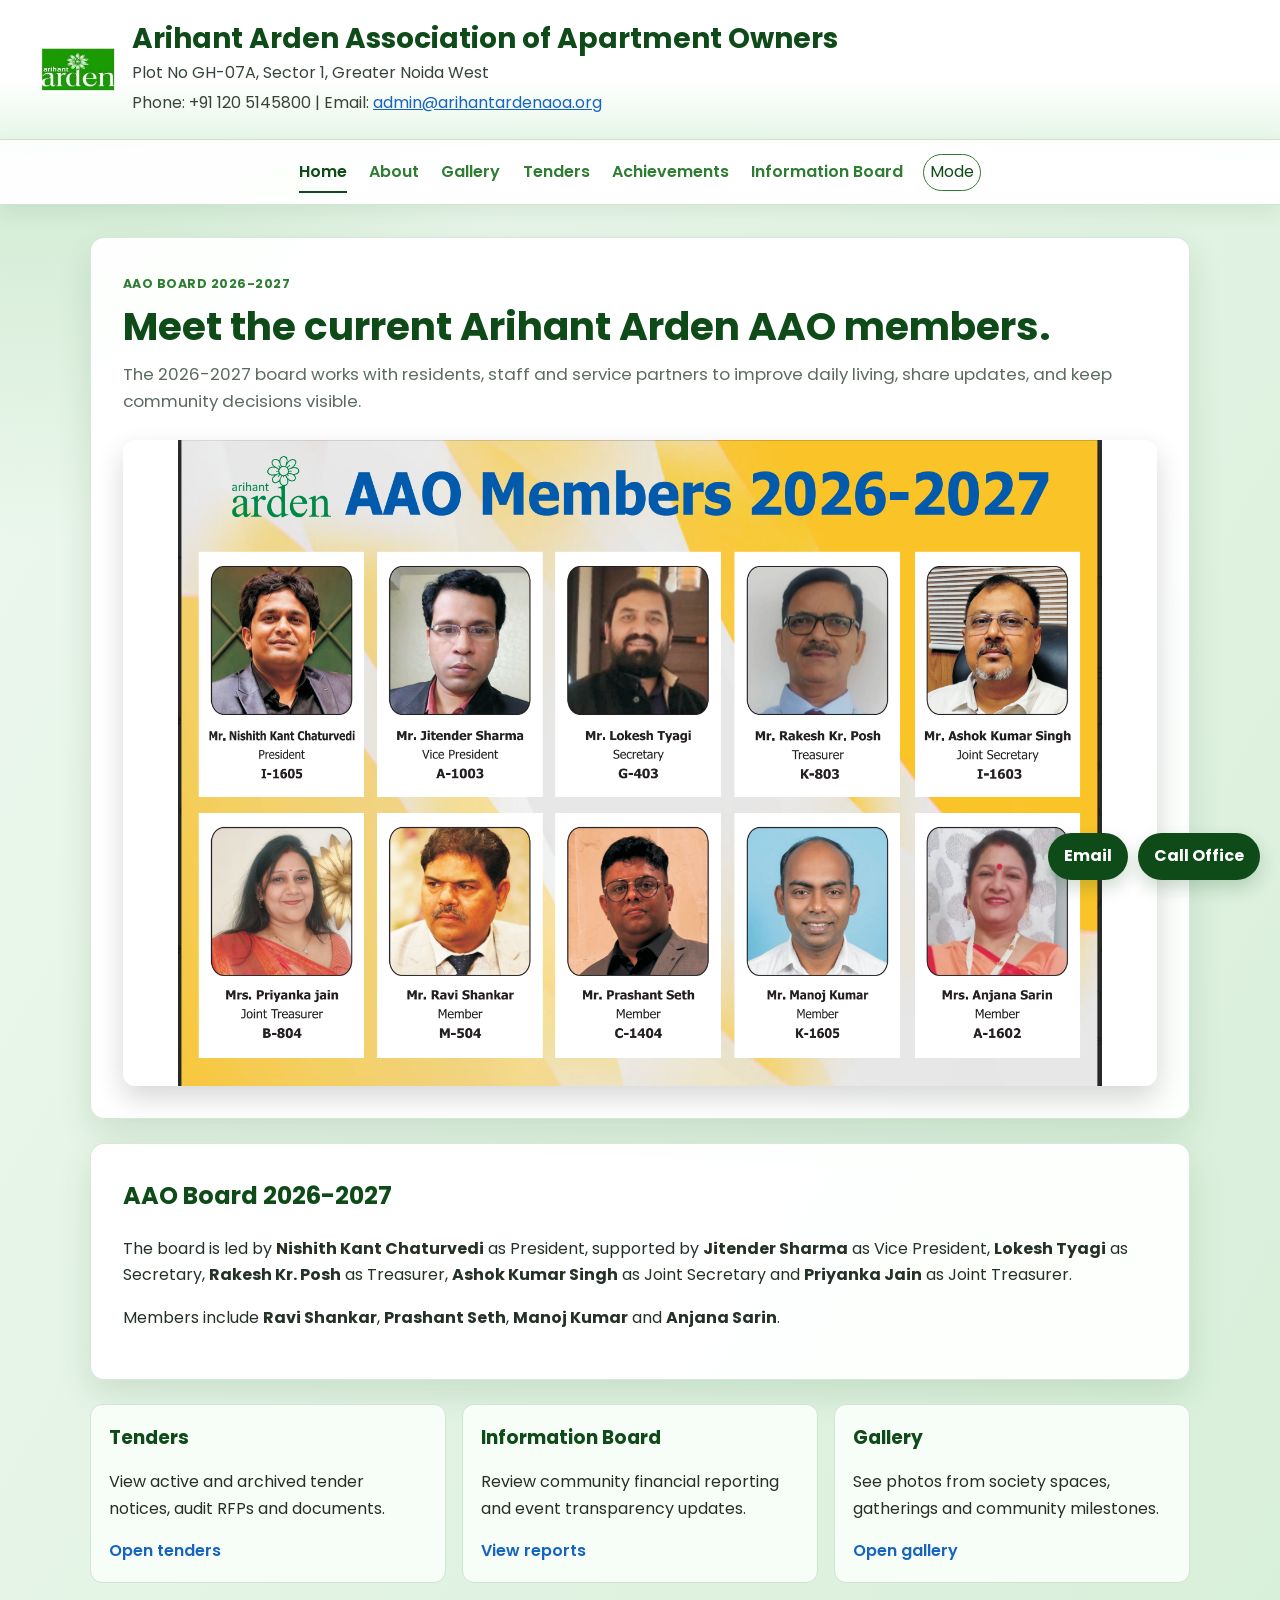
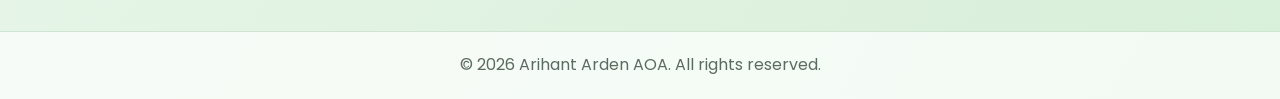
==== commit eaef9d35: "Update AAO board content" ====
--- a/index.html
+++ b/index.html
@@ -37,19 +37,19 @@
   </nav>
 
   <main class="page">
-    <section class="panel hero hero-grid">
+    <section class="panel hero hero-grid board-hero">
       <div>
-        <span class="eyebrow">Community first</span>
-        <h2>Building a safer, greener and more transparent Arihant Arden.</h2>
-        <p class="lead">The AAO board works with residents, staff and service partners to improve daily living, share updates, and keep community decisions visible.</p>
+        <span class="eyebrow">AAO Board 2026-2027</span>
+        <h2>Meet the current Arihant Arden AAO members.</h2>
+        <p class="lead">The 2026-2027 board works with residents, staff and service partners to improve daily living, share updates, and keep community decisions visible.</p>
       </div>
-      <img class="hero-image" src="team_2025_nishith.jpg" alt="Arihant Arden AAO Board 2025" loading="eager" />
+      <img class="hero-image board-poster" src="aao2026.png" alt="Arihant Arden AAO Members 2026-2027" loading="eager" />
     </section>
 
     <section class="panel content-section">
-      <h2>AAO Board 2025</h2>
-      <p>The board is led by <strong>Nishith Kant Chaturvedi</strong> as President, supported by <strong>R K Posh</strong> as Vice President, <strong>Lokesh Tyagi</strong> as Secretary, <strong>Ashok K Singh</strong> as Treasurer, <strong>Ravi Shanker</strong> as Joint Secretary and <strong>Priyanka Jain</strong> as Joint Treasurer.</p>
-      <p>Executive members include <strong>N K Singh</strong>, <strong>Satyam Srivastava</strong>, <strong>Sanjay Chaudhary</strong> and <strong>Varun Girdhar</strong>.</p>
+      <h2>AAO Board 2026-2027</h2>
+      <p>The board is led by <strong>Nishith Kant Chaturvedi</strong> as President, supported by <strong>Jitender Sharma</strong> as Vice President, <strong>Lokesh Tyagi</strong> as Secretary, <strong>Rakesh Kr. Posh</strong> as Treasurer, <strong>Ashok Kumar Singh</strong> as Joint Secretary and <strong>Priyanka Jain</strong> as Joint Treasurer.</p>
+      <p>Members include <strong>Ravi Shankar</strong>, <strong>Prashant Seth</strong>, <strong>Manoj Kumar</strong> and <strong>Anjana Sarin</strong>.</p>
     </section>
 
     <section class="card-grid" aria-label="Quick links">
--- a/styles.css
+++ b/styles.css
@@ -206,6 +206,10 @@
   align-items: center;
 }
 
+.board-hero {
+  grid-template-columns: 1fr;
+}
+
 .hero h2,
 .page-title {
   margin: 0 0 0.75rem;
@@ -248,6 +252,12 @@
   aspect-ratio: 4 / 3;
 }
 
+.board-poster {
+  aspect-ratio: 16 / 10;
+  background: #fff;
+  object-fit: contain;
+}
+
 .feature-image {
   max-height: 520px;
 }
@@ -341,10 +351,23 @@
   display: block;
 }
 
+.gallery-grid img.gallery-poster {
+  object-fit: contain;
+  background: #fff;
+}
+
 .gallery-grid figcaption {
   padding: 0.75rem 0.9rem;
   color: var(--muted);
   font-size: 0.92rem;
+}
+
+.wide-gallery-item {
+  grid-column: span 2;
+}
+
+.wide-gallery-item img {
+  height: 360px;
 }
 
 .summary-grid {
@@ -487,6 +510,10 @@
     grid-template-columns: 1fr;
   }
 
+  .wide-gallery-item {
+    grid-column: span 1;
+  }
+
   .floating-contact {
     position: static;
     justify-content: center;
